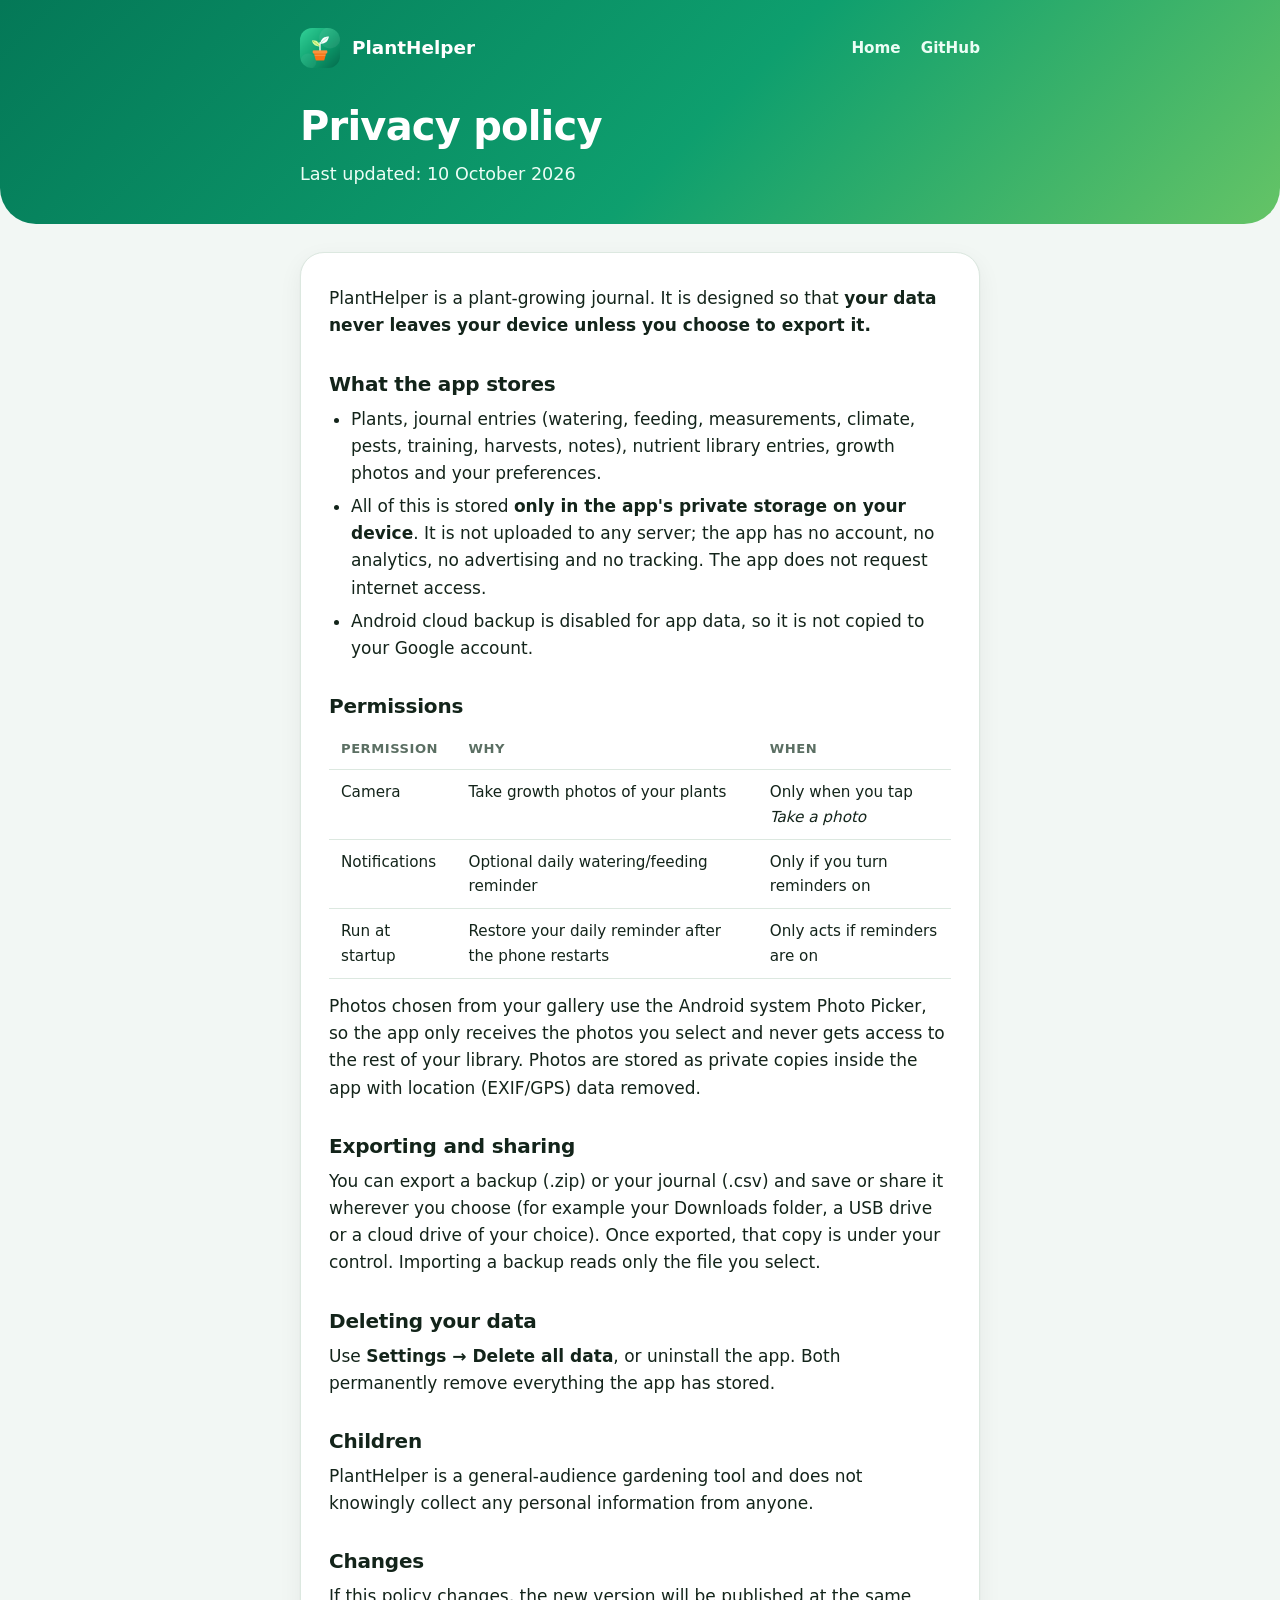
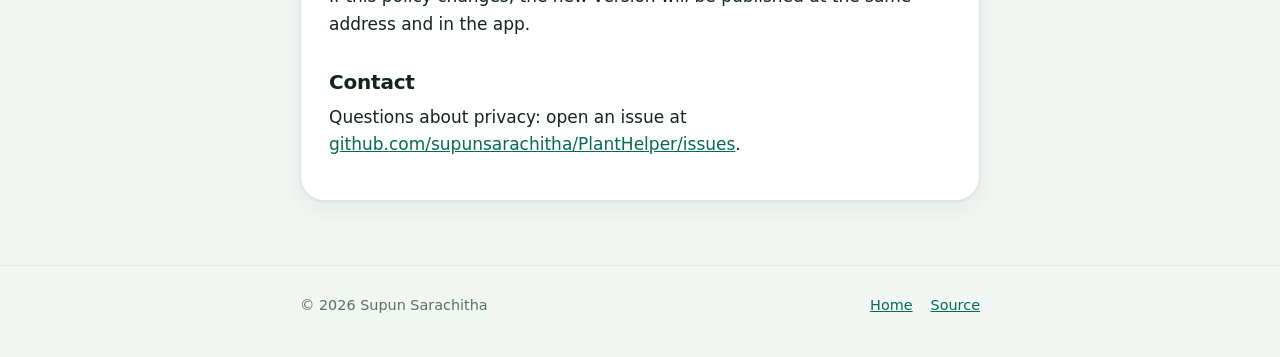
==== docs/privacy.html @ 664a3e84 "update" ====
<!doctype html>
<html lang="en">
<head>
  <meta charset="utf-8">
  <meta name="viewport" content="width=device-width, initial-scale=1">
  <title>Privacy policy – PlantHelper</title>
  <meta name="description" content="PlantHelper stores your plants, journal and photos only on your device. No account, no analytics, no advertising and no tracking.">
  <meta name="theme-color" content="#0E9F6E">
  <link rel="icon" type="image/png" href="store/icon-512.png">
  <link rel="stylesheet" href="style.css">
</head>
<body>
  <!-- Mirrors PRIVACY_POLICY.md in the repository root; change both together. -->
  <header class="hero compact">
    <div class="wrap narrow">
      <div class="nav">
        <a class="brand" href="./">
          <img src="store/icon-512.png" width="40" height="40" alt="">
          PlantHelper
        </a>
        <nav class="nav-links">
          <a href="./">Home</a>
          <a href="https://github.com/supunsarachitha/PlantHelper">GitHub</a>
        </nav>
      </div>
      <div class="hero-body">
        <h1>Privacy policy</h1>
        <p>Last updated: 10 October 2026</p>
      </div>
    </div>
  </header>

  <main class="wrap narrow">
    <div class="prose">
      <p style="margin-top: 24px">PlantHelper is a plant-growing journal. It is designed so that <strong>your data never leaves your device unless you choose to export it.</strong></p>

      <h2>What the app stores</h2>
      <ul>
        <li>Plants, journal entries (watering, feeding, measurements, climate, pests, training, harvests, notes), nutrient library entries, growth photos and your preferences.</li>
        <li>All of this is stored <strong>only in the app's private storage on your device</strong>. It is not uploaded to any server; the app has no account, no analytics, no advertising and no tracking. The app does not request internet access.</li>
        <li>Android cloud backup is disabled for app data, so it is not copied to your Google account.</li>
      </ul>

      <h2>Permissions</h2>
      <div class="table-scroll">
        <table>
          <thead>
            <tr><th>Permission</th><th>Why</th><th>When</th></tr>
          </thead>
          <tbody>
            <tr>
              <td>Camera</td>
              <td>Take growth photos of your plants</td>
              <td>Only when you tap <em>Take a photo</em></td>
            </tr>
            <tr>
              <td>Notifications</td>
              <td>Optional daily watering/feeding reminder</td>
              <td>Only if you turn reminders on</td>
            </tr>
            <tr>
              <td>Run at startup</td>
              <td>Restore your daily reminder after the phone restarts</td>
              <td>Only acts if reminders are on</td>
            </tr>
          </tbody>
        </table>
      </div>
      <p style="margin-top: 14px">Photos chosen from your gallery use the Android system Photo Picker, so the app only receives the photos you select and never gets access to the rest of your library. Photos are stored as private copies inside the app with location (EXIF/GPS) data removed.</p>

      <h2>Exporting and sharing</h2>
      <p>You can export a backup (.zip) or your journal (.csv) and save or share it wherever you choose (for example your Downloads folder, a USB drive or a cloud drive of your choice). Once exported, that copy is under your control. Importing a backup reads only the file you select.</p>

      <h2>Deleting your data</h2>
      <p>Use <strong>Settings → Delete all data</strong>, or uninstall the app. Both permanently remove everything the app has stored.</p>

      <h2>Children</h2>
      <p>PlantHelper is a general-audience gardening tool and does not knowingly collect any personal information from anyone.</p>

      <h2>Changes</h2>
      <p>If this policy changes, the new version will be published at the same address and in the app.</p>

      <h2>Contact</h2>
      <p>Questions about privacy: open an issue at <a href="https://github.com/supunsarachitha/PlantHelper/issues">github.com/supunsarachitha/PlantHelper/issues</a>.</p>
    </div>
  </main>

  <footer>
    <div class="wrap narrow">
      <span>© 2026 Supun Sarachitha</span>
      <nav>
        <a href="./">Home</a>
        <a href="https://github.com/supunsarachitha/PlantHelper">Source</a>
      </nav>
    </div>
  </footer>
</body>
</html>
---- docs/style.css ----
/* PlantHelper site. Colours mirror src/PlantHelper/Resources/Styles/Colors.xaml. */
:root {
  --primary: #0e9f6e;
  --primary-dark: #046c4e;
  --primary-soft: #def7ec;
  --page: #f2f7f4;
  --card: #ffffff;
  --card-alt: #eaf3ee;
  --border: #dce8e0;
  --text: #13241a;
  --muted: #5b6f63;
  --link: #046c4e;
  --header: linear-gradient(135deg, #047857 0%, #0e9f6e 55%, #65c466 100%);
  --shadow: 0 1px 2px rgba(19, 36, 26, 0.06), 0 8px 24px rgba(19, 36, 26, 0.06);
}

@media (prefers-color-scheme: dark) {
  :root {
    --primary: #34d399;
    --primary-soft: #12382a;
    --page: #0a130e;
    --card: #142019;
    --card-alt: #1b2c22;
    --border: #2a3e32;
    --text: #eaf4ee;
    --muted: #9bb2a5;
    --link: #34d399;
    --shadow: none;
  }
}

* {
  box-sizing: border-box;
}

html {
  -webkit-text-size-adjust: 100%;
}

body {
  margin: 0;
  background: var(--page);
  color: var(--text);
  font-family: ui-rounded, "Nunito", system-ui, -apple-system, "Segoe UI", Roboto, sans-serif;
  font-size: 17px;
  line-height: 1.6;
}

a {
  color: var(--link);
}

img {
  max-width: 100%;
  height: auto;
}

.wrap {
  max-width: 1040px;
  margin: 0 auto;
  padding: 0 20px;
}

.narrow {
  max-width: 720px;
}

/* Header */
.hero {
  background: var(--header);
  color: #fff;
  border-radius: 0 0 36px 36px;
  padding: 28px 0 56px;
}

.nav {
  display: flex;
  align-items: center;
  justify-content: space-between;
  gap: 16px;
}

.brand {
  display: flex;
  align-items: center;
  gap: 12px;
  color: #fff;
  font-weight: 800;
  font-size: 1.15rem;
  text-decoration: none;
}

.brand img {
  width: 40px;
  height: 40px;
  border-radius: 12px;
}

.nav-links {
  display: flex;
  gap: 20px;
}

.nav-links a {
  color: #ecfdf5;
  font-weight: 600;
  font-size: 0.95rem;
  text-decoration: none;
}

.nav-links a:hover {
  text-decoration: underline;
}

.hero-body {
  padding-top: 56px;
  text-align: center;
}

.hero-icon {
  width: 104px;
  height: 104px;
  border-radius: 28px;
  box-shadow: 0 12px 32px rgba(0, 0, 0, 0.22);
}

.hero h1 {
  margin: 24px 0 12px;
  font-size: clamp(2rem, 6vw, 3.25rem);
  font-weight: 800;
  line-height: 1.1;
  letter-spacing: -0.02em;
  text-wrap: balance;
}

.hero p {
  max-width: 600px;
  margin: 0 auto;
  color: #ecfdf5;
  font-size: 1.1rem;
  text-wrap: pretty;
}

.hero.compact {
  padding-bottom: 36px;
}

.hero.compact .hero-body {
  padding-top: 36px;
  text-align: left;
}

.hero.compact h1 {
  margin-top: 0;
  font-size: clamp(1.75rem, 5vw, 2.5rem);
}

.hero.compact p {
  margin: 0;
}

.actions {
  display: flex;
  flex-wrap: wrap;
  justify-content: center;
  gap: 12px;
  margin-top: 32px;
}

.btn {
  display: inline-block;
  padding: 12px 22px;
  border-radius: 16px;
  font-weight: 700;
  text-decoration: none;
}

.btn-solid {
  background: #fff;
  color: #046c4e;
}

.btn-ghost {
  background: rgba(255, 255, 255, 0.18);
  color: #fff;
}

.btn:hover {
  filter: brightness(0.96);
}

.pills {
  display: flex;
  flex-wrap: wrap;
  justify-content: center;
  gap: 8px;
  margin: 28px 0 0;
  padding: 0;
  list-style: none;
}

.pills li {
  padding: 6px 14px;
  border-radius: 999px;
  background: rgba(255, 255, 255, 0.16);
  font-size: 0.9rem;
  font-weight: 600;
}

/* Sections */
section {
  padding: 56px 0 0;
}

h2 {
  margin: 0 0 8px;
  font-size: 1.6rem;
  font-weight: 800;
  line-height: 1.2;
  letter-spacing: -0.01em;
}

.lede {
  margin: 0 0 28px;
  color: var(--muted);
}

/* Screenshots */
.shots {
  display: grid;
  grid-template-columns: repeat(4, minmax(0, 1fr));
  gap: 20px;
}

.shots figure {
  margin: 0;
}

.shots img {
  display: block;
  width: 100%;
  border: 1px solid var(--border);
  border-radius: 24px;
  box-shadow: var(--shadow);
}

.shots figcaption {
  margin-top: 10px;
  color: var(--muted);
  font-size: 0.9rem;
  text-align: center;
}

@media (max-width: 760px) {
  .shots {
    grid-auto-flow: column;
    grid-auto-columns: 62%;
    grid-template-columns: none;
    margin: 0 -20px;
    padding: 0 20px 8px;
    overflow-x: auto;
    scroll-snap-type: x mandatory;
  }

  .shots figure {
    scroll-snap-align: center;
  }
}

/* Feature cards */
.grid {
  display: grid;
  grid-template-columns: repeat(auto-fit, minmax(280px, 1fr));
  gap: 16px;
}

.card {
  padding: 22px;
  background: var(--card);
  border: 1px solid var(--border);
  border-radius: 22px;
  box-shadow: var(--shadow);
}

.card h3 {
  margin: 14px 0 6px;
  font-size: 1.1rem;
  font-weight: 800;
}

.card p {
  margin: 0;
  color: var(--muted);
  font-size: 0.97rem;
}

.badge {
  display: grid;
  place-items: center;
  width: 46px;
  height: 46px;
  border-radius: 14px;
  background: var(--primary-soft);
  font-size: 1.4rem;
}

/* Privacy callout */
.callout {
  display: grid;
  grid-template-columns: 1fr auto;
  align-items: center;
  gap: 24px;
  padding: 28px;
  background: var(--card-alt);
  border: 1px solid var(--border);
  border-radius: 24px;
}

.callout h2 {
  font-size: 1.35rem;
}

.callout p {
  margin: 0;
  color: var(--muted);
}

.callout .btn {
  background: var(--primary-dark);
  color: #fff;
  white-space: nowrap;
}

@media (max-width: 640px) {
  .callout {
    grid-template-columns: 1fr;
  }

  .nav-links a.optional {
    display: none;
  }
}

/* Long-form text (privacy policy) */
.prose {
  margin-top: 28px;
  padding: 8px 28px 28px;
  background: var(--card);
  border: 1px solid var(--border);
  border-radius: 24px;
  box-shadow: var(--shadow);
}

.prose h2 {
  margin: 32px 0 10px;
  font-size: 1.25rem;
}

.prose p,
.prose ul {
  margin: 0 0 14px;
}

.prose ul {
  padding-left: 22px;
}

.prose li {
  margin-bottom: 6px;
}

.table-scroll {
  overflow-x: auto;
}

table {
  width: 100%;
  border-collapse: collapse;
  font-size: 0.95rem;
}

th,
td {
  padding: 10px 12px;
  border-bottom: 1px solid var(--border);
  text-align: left;
  vertical-align: top;
}

th {
  color: var(--muted);
  font-size: 0.82rem;
  font-weight: 700;
  letter-spacing: 0.04em;
  text-transform: uppercase;
}

/* Footer */
footer {
  margin-top: 64px;
  padding: 28px 0 40px;
  border-top: 1px solid var(--border);
  color: var(--muted);
  font-size: 0.9rem;
}

footer .wrap {
  display: flex;
  flex-wrap: wrap;
  justify-content: space-between;
  gap: 12px;
}

footer nav {
  display: flex;
  flex-wrap: wrap;
  gap: 18px;
}
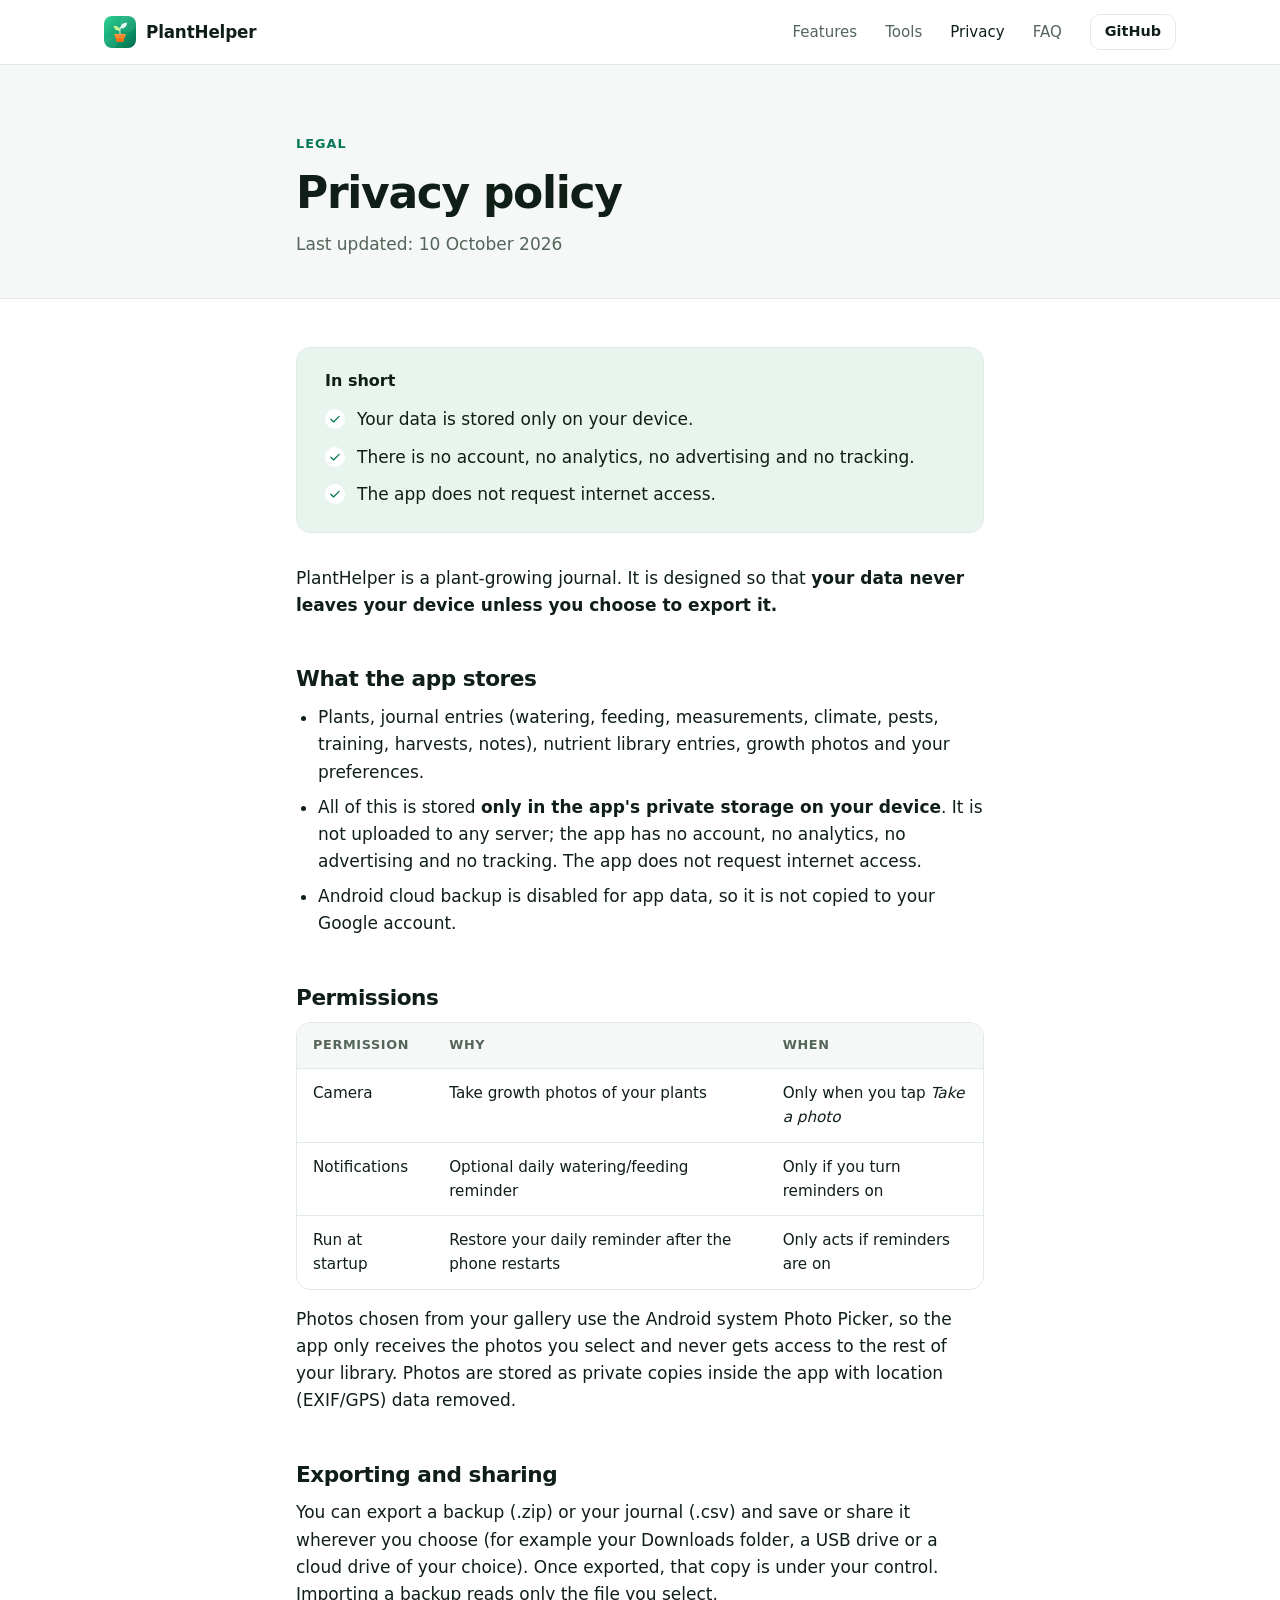
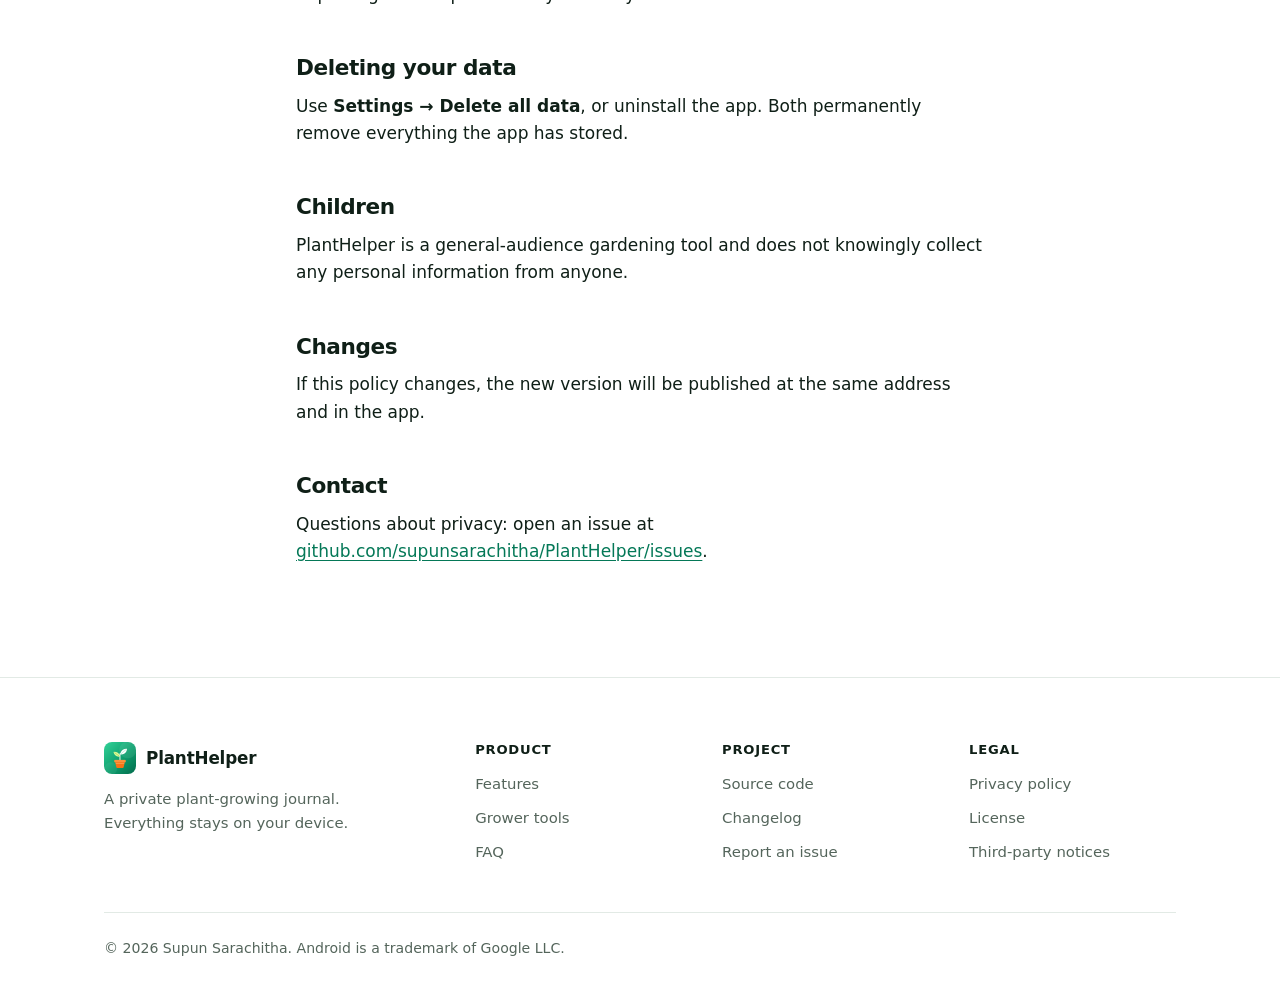
==== commit 1d37a16b: "update pages" ====
--- a/docs/privacy.html
+++ b/docs/privacy.html
@@ -5,93 +5,146 @@
   <meta name="viewport" content="width=device-width, initial-scale=1">
   <title>Privacy policy – PlantHelper</title>
   <meta name="description" content="PlantHelper stores your plants, journal and photos only on your device. No account, no analytics, no advertising and no tracking.">
-  <meta name="theme-color" content="#0E9F6E">
+  <meta name="theme-color" content="#ffffff" media="(prefers-color-scheme: light)">
+  <meta name="theme-color" content="#0a110d" media="(prefers-color-scheme: dark)">
+  <link rel="canonical" href="https://supunsarachitha.github.io/PlantHelper/privacy.html">
   <link rel="icon" type="image/png" href="store/icon-512.png">
   <link rel="stylesheet" href="style.css">
 </head>
 <body>
   <!-- Mirrors PRIVACY_POLICY.md in the repository root; change both together. -->
-  <header class="hero compact">
-    <div class="wrap narrow">
-      <div class="nav">
-        <a class="brand" href="./">
-          <img src="store/icon-512.png" width="40" height="40" alt="">
-          PlantHelper
-        </a>
-        <nav class="nav-links">
-          <a href="./">Home</a>
-          <a href="https://github.com/supunsarachitha/PlantHelper">GitHub</a>
-        </nav>
-      </div>
-      <div class="hero-body">
+  <svg xmlns="http://www.w3.org/2000/svg" hidden>
+    <symbol id="i-check" viewBox="0 0 24 24"><path d="M5 12.5l4.5 4.5L19 7.5"/></symbol>
+  </svg>
+
+  <a class="skip" href="#main">Skip to content</a>
+
+  <header class="site-header">
+    <div class="wrap">
+      <a class="brand" href="./">
+        <img src="store/icon-512.png" width="32" height="32" alt="">
+        PlantHelper
+      </a>
+      <nav class="site-nav" aria-label="Main">
+        <a href="./#features">Features</a>
+        <a href="./#tools">Tools</a>
+        <a href="privacy.html" aria-current="page">Privacy</a>
+        <a href="./#faq">FAQ</a>
+        <a class="btn btn-secondary btn-small" href="https://github.com/supunsarachitha/PlantHelper">GitHub</a>
+      </nav>
+    </div>
+  </header>
+
+  <main id="main">
+    <div class="doc-head">
+      <div class="wrap doc">
+        <span class="eyebrow">Legal</span>
         <h1>Privacy policy</h1>
         <p>Last updated: 10 October 2026</p>
       </div>
     </div>
-  </header>
 
-  <main class="wrap narrow">
-    <div class="prose">
-      <p style="margin-top: 24px">PlantHelper is a plant-growing journal. It is designed so that <strong>your data never leaves your device unless you choose to export it.</strong></p>
+    <div class="wrap doc doc-body">
+      <div class="summary">
+        <h2>In short</h2>
+        <ul class="checks">
+          <li><svg class="icon" aria-hidden="true"><use href="#i-check"/></svg><span>Your data is stored only on your device.</span></li>
+          <li><svg class="icon" aria-hidden="true"><use href="#i-check"/></svg><span>There is no account, no analytics, no advertising and no tracking.</span></li>
+          <li><svg class="icon" aria-hidden="true"><use href="#i-check"/></svg><span>The app does not request internet access.</span></li>
+        </ul>
+      </div>
 
-      <h2>What the app stores</h2>
-      <ul>
-        <li>Plants, journal entries (watering, feeding, measurements, climate, pests, training, harvests, notes), nutrient library entries, growth photos and your preferences.</li>
-        <li>All of this is stored <strong>only in the app's private storage on your device</strong>. It is not uploaded to any server; the app has no account, no analytics, no advertising and no tracking. The app does not request internet access.</li>
-        <li>Android cloud backup is disabled for app data, so it is not copied to your Google account.</li>
-      </ul>
+      <div class="prose">
+        <p style="margin-top: 32px">PlantHelper is a plant-growing journal. It is designed so that <strong>your data never leaves your device unless you choose to export it.</strong></p>
 
-      <h2>Permissions</h2>
-      <div class="table-scroll">
-        <table>
-          <thead>
-            <tr><th>Permission</th><th>Why</th><th>When</th></tr>
-          </thead>
-          <tbody>
-            <tr>
-              <td>Camera</td>
-              <td>Take growth photos of your plants</td>
-              <td>Only when you tap <em>Take a photo</em></td>
-            </tr>
-            <tr>
-              <td>Notifications</td>
-              <td>Optional daily watering/feeding reminder</td>
-              <td>Only if you turn reminders on</td>
-            </tr>
-            <tr>
-              <td>Run at startup</td>
-              <td>Restore your daily reminder after the phone restarts</td>
-              <td>Only acts if reminders are on</td>
-            </tr>
-          </tbody>
-        </table>
+        <h2>What the app stores</h2>
+        <ul>
+          <li>Plants, journal entries (watering, feeding, measurements, climate, pests, training, harvests, notes), nutrient library entries, growth photos and your preferences.</li>
+          <li>All of this is stored <strong>only in the app's private storage on your device</strong>. It is not uploaded to any server; the app has no account, no analytics, no advertising and no tracking. The app does not request internet access.</li>
+          <li>Android cloud backup is disabled for app data, so it is not copied to your Google account.</li>
+        </ul>
+
+        <h2>Permissions</h2>
+        <div class="table-scroll">
+          <table>
+            <thead>
+              <tr><th>Permission</th><th>Why</th><th>When</th></tr>
+            </thead>
+            <tbody>
+              <tr>
+                <td>Camera</td>
+                <td>Take growth photos of your plants</td>
+                <td>Only when you tap <em>Take a photo</em></td>
+              </tr>
+              <tr>
+                <td>Notifications</td>
+                <td>Optional daily watering/feeding reminder</td>
+                <td>Only if you turn reminders on</td>
+              </tr>
+              <tr>
+                <td>Run at startup</td>
+                <td>Restore your daily reminder after the phone restarts</td>
+                <td>Only acts if reminders are on</td>
+              </tr>
+            </tbody>
+          </table>
+        </div>
+        <p>Photos chosen from your gallery use the Android system Photo Picker, so the app only receives the photos you select and never gets access to the rest of your library. Photos are stored as private copies inside the app with location (EXIF/GPS) data removed.</p>
+
+        <h2>Exporting and sharing</h2>
+        <p>You can export a backup (.zip) or your journal (.csv) and save or share it wherever you choose (for example your Downloads folder, a USB drive or a cloud drive of your choice). Once exported, that copy is under your control. Importing a backup reads only the file you select.</p>
+
+        <h2>Deleting your data</h2>
+        <p>Use <strong>Settings → Delete all data</strong>, or uninstall the app. Both permanently remove everything the app has stored.</p>
+
+        <h2>Children</h2>
+        <p>PlantHelper is a general-audience gardening tool and does not knowingly collect any personal information from anyone.</p>
+
+        <h2>Changes</h2>
+        <p>If this policy changes, the new version will be published at the same address and in the app.</p>
+
+        <h2>Contact</h2>
+        <p>Questions about privacy: open an issue at <a href="https://github.com/supunsarachitha/PlantHelper/issues">github.com/supunsarachitha/PlantHelper/issues</a>.</p>
       </div>
-      <p style="margin-top: 14px">Photos chosen from your gallery use the Android system Photo Picker, so the app only receives the photos you select and never gets access to the rest of your library. Photos are stored as private copies inside the app with location (EXIF/GPS) data removed.</p>
-
-      <h2>Exporting and sharing</h2>
-      <p>You can export a backup (.zip) or your journal (.csv) and save or share it wherever you choose (for example your Downloads folder, a USB drive or a cloud drive of your choice). Once exported, that copy is under your control. Importing a backup reads only the file you select.</p>
-
-      <h2>Deleting your data</h2>
-      <p>Use <strong>Settings → Delete all data</strong>, or uninstall the app. Both permanently remove everything the app has stored.</p>
-
-      <h2>Children</h2>
-      <p>PlantHelper is a general-audience gardening tool and does not knowingly collect any personal information from anyone.</p>
-
-      <h2>Changes</h2>
-      <p>If this policy changes, the new version will be published at the same address and in the app.</p>
-
-      <h2>Contact</h2>
-      <p>Questions about privacy: open an issue at <a href="https://github.com/supunsarachitha/PlantHelper/issues">github.com/supunsarachitha/PlantHelper/issues</a>.</p>
     </div>
   </main>
 
-  <footer>
-    <div class="wrap narrow">
-      <span>© 2026 Supun Sarachitha</span>
-      <nav>
-        <a href="./">Home</a>
-        <a href="https://github.com/supunsarachitha/PlantHelper">Source</a>
-      </nav>
+  <footer class="site-footer">
+    <div class="wrap">
+      <div class="footer-grid">
+        <div class="footer-about">
+          <a class="brand" href="./">
+            <img src="store/icon-512.png" width="32" height="32" alt="">
+            PlantHelper
+          </a>
+          <p>A private plant-growing journal. Everything stays on your device.</p>
+        </div>
+        <div>
+          <h2>Product</h2>
+          <ul>
+            <li><a href="./#features">Features</a></li>
+            <li><a href="./#tools">Grower tools</a></li>
+            <li><a href="./#faq">FAQ</a></li>
+          </ul>
+        </div>
+        <div>
+          <h2>Project</h2>
+          <ul>
+            <li><a href="https://github.com/supunsarachitha/PlantHelper">Source code</a></li>
+            <li><a href="https://github.com/supunsarachitha/PlantHelper/blob/main/CHANGELOG.md">Changelog</a></li>
+            <li><a href="https://github.com/supunsarachitha/PlantHelper/issues">Report an issue</a></li>
+          </ul>
+        </div>
+        <div>
+          <h2>Legal</h2>
+          <ul>
+            <li><a href="privacy.html">Privacy policy</a></li>
+            <li><a href="https://github.com/supunsarachitha/PlantHelper/blob/main/LICENSE">License</a></li>
+            <li><a href="https://github.com/supunsarachitha/PlantHelper/blob/main/THIRD-PARTY-NOTICES.md">Third-party notices</a></li>
+          </ul>
+        </div>
+      </div>
+      <p class="footer-legal">© 2026 Supun Sarachitha. Android is a trademark of Google LLC.</p>
     </div>
   </footer>
 </body>
--- a/docs/style.css
+++ b/docs/style.css
@@ -1,364 +1,744 @@
-/* PlantHelper site. Colours mirror src/PlantHelper/Resources/Styles/Colors.xaml. */
+/* PlantHelper site. Brand greens come from src/PlantHelper/Resources/Styles/Colors.xaml. */
 :root {
-  --primary: #0e9f6e;
-  --primary-dark: #046c4e;
-  --primary-soft: #def7ec;
-  --page: #f2f7f4;
-  --card: #ffffff;
-  --card-alt: #eaf3ee;
-  --border: #dce8e0;
-  --text: #13241a;
-  --muted: #5b6f63;
-  --link: #046c4e;
-  --header: linear-gradient(135deg, #047857 0%, #0e9f6e 55%, #65c466 100%);
-  --shadow: 0 1px 2px rgba(19, 36, 26, 0.06), 0 8px 24px rgba(19, 36, 26, 0.06);
+  --bg: #ffffff;
+  --bg-alt: #f5f8f6;
+  --surface: #ffffff;
+  --border: #e2eae5;
+  --text: #0f1f17;
+  --muted: #54655b;
+  --primary: #047857;
+  --primary-hover: #065f46;
+  --on-primary: #ffffff;
+  --tint: #e8f5ee;
+  --tint-strong: #d3eedf;
+  --header-bg: rgba(255, 255, 255, 0.86);
+  --device: #0c1210;
+  --shadow-sm: 0 1px 2px rgba(15, 31, 23, 0.05);
+  --shadow-lg: 0 32px 64px -24px rgba(15, 31, 23, 0.32), 0 12px 24px -12px rgba(15, 31, 23, 0.18);
+  --radius: 14px;
 }
 
 @media (prefers-color-scheme: dark) {
   :root {
+    --bg: #0a110d;
+    --bg-alt: #0e1712;
+    --surface: #121c16;
+    --border: #223128;
+    --text: #e9f2ec;
+    --muted: #9bafa3;
     --primary: #34d399;
-    --primary-soft: #12382a;
-    --page: #0a130e;
-    --card: #142019;
-    --card-alt: #1b2c22;
-    --border: #2a3e32;
-    --text: #eaf4ee;
-    --muted: #9bb2a5;
-    --link: #34d399;
-    --shadow: none;
-  }
-}
-
-* {
+    --primary-hover: #6ee7b7;
+    --on-primary: #04261a;
+    --tint: #12281e;
+    --tint-strong: #143325;
+    --header-bg: rgba(10, 17, 13, 0.82);
+    --device: #1c2620;
+    --shadow-sm: none;
+    --shadow-lg: 0 32px 64px -24px rgba(0, 0, 0, 0.7);
+  }
+}
+
+*,
+*::before,
+*::after {
   box-sizing: border-box;
 }
 
 html {
+  scroll-behavior: smooth;
   -webkit-text-size-adjust: 100%;
+}
+
+@media (prefers-reduced-motion: reduce) {
+  html {
+    scroll-behavior: auto;
+  }
 }
 
 body {
   margin: 0;
-  background: var(--page);
+  background: var(--bg);
   color: var(--text);
-  font-family: ui-rounded, "Nunito", system-ui, -apple-system, "Segoe UI", Roboto, sans-serif;
+  font-family: Inter, system-ui, -apple-system, "Segoe UI", Roboto, "Helvetica Neue", Arial, sans-serif;
   font-size: 17px;
   line-height: 1.6;
+  -webkit-font-smoothing: antialiased;
+}
+
+img,
+svg {
+  display: block;
+  max-width: 100%;
+}
+
+img {
+  height: auto;
+}
+
+[hidden] {
+  display: none !important;
 }
 
 a {
-  color: var(--link);
-}
-
-img {
-  max-width: 100%;
-  height: auto;
+  color: var(--primary);
+  text-underline-offset: 3px;
+}
+
+a:hover {
+  color: var(--primary-hover);
+}
+
+:focus-visible {
+  outline: 2px solid var(--primary);
+  outline-offset: 3px;
+  border-radius: 4px;
+}
+
+[id] {
+  scroll-margin-top: 88px;
+}
+
+h1,
+h2,
+h3 {
+  margin: 0;
+  line-height: 1.15;
+  letter-spacing: -0.02em;
+  text-wrap: balance;
+}
+
+p {
+  margin: 0;
+  text-wrap: pretty;
 }
 
 .wrap {
-  max-width: 1040px;
+  max-width: 1120px;
   margin: 0 auto;
-  padding: 0 20px;
-}
-
-.narrow {
-  max-width: 720px;
+  padding: 0 24px;
+}
+
+.icon {
+  width: 20px;
+  height: 20px;
+  flex: none;
+  fill: none;
+  stroke: currentColor;
+  stroke-width: 1.75;
+  stroke-linecap: round;
+  stroke-linejoin: round;
+}
+
+.skip {
+  position: absolute;
+  left: -9999px;
+}
+
+.skip:focus {
+  left: 16px;
+  top: 16px;
+  z-index: 20;
+  padding: 10px 14px;
+  background: var(--surface);
+  border: 1px solid var(--border);
+  border-radius: 8px;
 }
 
 /* Header */
+.site-header {
+  position: sticky;
+  top: 0;
+  z-index: 10;
+  background: var(--header-bg);
+  border-bottom: 1px solid var(--border);
+  -webkit-backdrop-filter: saturate(180%) blur(12px);
+  backdrop-filter: saturate(180%) blur(12px);
+}
+
+.site-header .wrap {
+  display: flex;
+  align-items: center;
+  justify-content: space-between;
+  gap: 24px;
+  height: 64px;
+}
+
+.brand {
+  display: flex;
+  align-items: center;
+  gap: 10px;
+  color: var(--text);
+  font-size: 1.05rem;
+  font-weight: 700;
+  letter-spacing: -0.01em;
+  text-decoration: none;
+}
+
+.brand:hover {
+  color: var(--text);
+}
+
+.brand img {
+  width: 32px;
+  height: 32px;
+  border-radius: 8px;
+}
+
+.site-nav {
+  display: flex;
+  align-items: center;
+  gap: 28px;
+}
+
+.site-nav a:not(.btn) {
+  color: var(--muted);
+  font-size: 0.94rem;
+  font-weight: 500;
+  text-decoration: none;
+}
+
+.site-nav a:not(.btn):hover,
+.site-nav a[aria-current="page"] {
+  color: var(--text);
+}
+
+/* Buttons */
+.btn {
+  display: inline-flex;
+  align-items: center;
+  justify-content: center;
+  gap: 8px;
+  padding: 12px 20px;
+  border: 1px solid transparent;
+  border-radius: 10px;
+  font-size: 0.97rem;
+  font-weight: 600;
+  line-height: 1.2;
+  text-decoration: none;
+  transition: background-color 0.15s, border-color 0.15s, color 0.15s;
+}
+
+.btn-primary {
+  background: var(--primary);
+  color: var(--on-primary);
+}
+
+.btn-primary:hover {
+  background: var(--primary-hover);
+  color: var(--on-primary);
+}
+
+.btn-secondary {
+  background: var(--surface);
+  border-color: var(--border);
+  color: var(--text);
+}
+
+.btn-secondary:hover {
+  border-color: var(--muted);
+  color: var(--text);
+}
+
+.btn-small {
+  padding: 8px 14px;
+  font-size: 0.9rem;
+}
+
+.btn-light {
+  background: #ffffff;
+  color: #065f46;
+}
+
+.btn-light:hover {
+  background: #ecfdf5;
+  color: #065f46;
+}
+
+/* Hero */
 .hero {
-  background: var(--header);
-  color: #fff;
-  border-radius: 0 0 36px 36px;
-  padding: 28px 0 56px;
-}
-
-.nav {
+  background: radial-gradient(900px 520px at 88% -8%, var(--tint-strong), transparent 62%), var(--bg);
+  border-bottom: 1px solid var(--border);
+  overflow: hidden;
+}
+
+.hero .wrap {
+  display: grid;
+  grid-template-columns: minmax(0, 1.05fr) minmax(0, 0.95fr);
+  align-items: center;
+  gap: 48px;
+  padding-top: 80px;
+  padding-bottom: 88px;
+}
+
+.eyebrow {
+  display: inline-block;
+  color: var(--primary);
+  font-size: 0.8rem;
+  font-weight: 700;
+  letter-spacing: 0.08em;
+  text-transform: uppercase;
+}
+
+.hero .eyebrow {
+  display: inline-flex;
+  align-items: center;
+  gap: 8px;
+  padding: 6px 12px;
+  background: var(--tint);
+  border-radius: 999px;
+  letter-spacing: 0.04em;
+}
+
+.hero .eyebrow .icon {
+  width: 16px;
+  height: 16px;
+}
+
+.hero h1 {
+  margin-top: 20px;
+  font-size: clamp(2.3rem, 5.2vw, 3.6rem);
+  font-weight: 750;
+  line-height: 1.06;
+  letter-spacing: -0.035em;
+}
+
+.hero-lede {
+  max-width: 34rem;
+  margin-top: 20px;
+  color: var(--muted);
+  font-size: 1.15rem;
+}
+
+.actions {
+  display: flex;
+  flex-wrap: wrap;
+  gap: 12px;
+  margin-top: 32px;
+}
+
+.stats {
+  display: grid;
+  grid-template-columns: repeat(3, minmax(0, 1fr));
+  gap: 24px;
+  max-width: 34rem;
+  margin: 48px 0 0;
+  padding: 24px 0 0;
+  border-top: 1px solid var(--border);
+}
+
+.stats div {
+  display: flex;
+  flex-direction: column;
+}
+
+.stats dt {
+  color: var(--muted);
+  font-size: 0.88rem;
+  line-height: 1.35;
+}
+
+.stats dd {
+  order: -1;
+  margin: 0 0 6px;
+  font-size: 1.9rem;
+  font-weight: 700;
+  line-height: 1;
+  letter-spacing: -0.03em;
+  font-variant-numeric: tabular-nums;
+}
+
+/* Device frames */
+.phone {
+  padding: 8px;
+  background: var(--device);
+  border-radius: 38px;
+  box-shadow: var(--shadow-lg);
+}
+
+.phone img {
+  width: 100%;
+  border-radius: 30px;
+}
+
+.devices {
+  display: flex;
+  justify-content: center;
+  align-items: flex-start;
+}
+
+.devices .phone {
+  flex: none;
+  width: min(260px, 44vw);
+}
+
+.devices .back {
+  margin-top: 56px;
+  margin-right: -72px;
+}
+
+.devices .front {
+  position: relative;
+  z-index: 1;
+}
+
+/* Sections */
+.section {
+  padding: 96px 0;
+}
+
+.section-alt {
+  background: var(--bg-alt);
+  border-top: 1px solid var(--border);
+  border-bottom: 1px solid var(--border);
+}
+
+.section-head {
+  max-width: 40rem;
+  margin-bottom: 48px;
+}
+
+.section-head.center {
+  margin-left: auto;
+  margin-right: auto;
+  text-align: center;
+}
+
+.section-head h2,
+.split h2 {
+  margin-top: 12px;
+  font-size: clamp(1.75rem, 3.4vw, 2.35rem);
+  font-weight: 700;
+  letter-spacing: -0.03em;
+}
+
+.section-head p,
+.split-text > p {
+  margin-top: 16px;
+  color: var(--muted);
+  font-size: 1.08rem;
+}
+
+/* Feature cards */
+.features {
+  display: grid;
+  grid-template-columns: repeat(3, minmax(0, 1fr));
+  gap: 20px;
+}
+
+.feature {
+  padding: 28px;
+  background: var(--surface);
+  border: 1px solid var(--border);
+  border-radius: var(--radius);
+  box-shadow: var(--shadow-sm);
+}
+
+.feature-icon {
+  display: grid;
+  place-items: center;
+  width: 42px;
+  height: 42px;
+  background: var(--tint);
+  border-radius: 10px;
+  color: var(--primary);
+}
+
+.feature-icon .icon {
+  width: 22px;
+  height: 22px;
+}
+
+.feature h3 {
+  margin-top: 20px;
+  font-size: 1.08rem;
+  font-weight: 650;
+  letter-spacing: -0.01em;
+}
+
+.feature p {
+  margin-top: 8px;
+  color: var(--muted);
+  font-size: 0.97rem;
+}
+
+/* Split rows: text beside a screenshot */
+.split {
+  display: grid;
+  grid-template-columns: repeat(2, minmax(0, 1fr));
+  align-items: center;
+  gap: 72px;
+}
+
+.split + .split {
+  margin-top: 104px;
+}
+
+.split.reverse .split-media {
+  order: -1;
+}
+
+.split-media {
+  display: grid;
+  place-items: center;
+  padding: 48px 24px;
+  background: linear-gradient(160deg, var(--tint), var(--tint-strong));
+  border: 1px solid var(--border);
+  border-radius: 24px;
+}
+
+.split-media .phone {
+  width: min(250px, 62vw);
+}
+
+.checks {
+  display: grid;
+  gap: 14px;
+  margin: 28px 0 0;
+  padding: 0;
+  list-style: none;
+}
+
+.checks li {
+  display: grid;
+  grid-template-columns: auto 1fr;
+  gap: 12px;
+  align-items: start;
+}
+
+.checks .icon {
+  margin-top: 3px;
+  padding: 3px;
+  background: var(--tint);
+  border-radius: 999px;
+  color: var(--primary);
+  stroke-width: 2.25;
+}
+
+.split-text .btn {
+  margin-top: 32px;
+}
+
+/* Tools */
+.tools {
+  display: grid;
+  grid-template-columns: repeat(3, minmax(0, 1fr));
+  gap: 1px;
+  background: var(--border);
+  border: 1px solid var(--border);
+  border-radius: var(--radius);
+  overflow: hidden;
+}
+
+.tool {
+  padding: 26px 28px;
+  background: var(--surface);
+}
+
+.tool-unit {
+  display: inline-block;
+  padding: 3px 8px;
+  background: var(--tint);
+  border-radius: 6px;
+  color: var(--primary);
+  font-family: ui-monospace, SFMono-Regular, Menlo, Consolas, monospace;
+  font-size: 0.78rem;
+  font-weight: 600;
+}
+
+.tool h3 {
+  margin-top: 14px;
+  font-size: 1.05rem;
+  font-weight: 650;
+  letter-spacing: -0.01em;
+}
+
+.tool p {
+  margin-top: 6px;
+  color: var(--muted);
+  font-size: 0.95rem;
+}
+
+.note {
+  margin-top: 20px;
+  color: var(--muted);
+  font-size: 0.9rem;
+}
+
+/* FAQ */
+.faq {
+  max-width: 46rem;
+  margin: 0 auto;
+  border-top: 1px solid var(--border);
+}
+
+.faq details {
+  border-bottom: 1px solid var(--border);
+}
+
+.faq summary {
   display: flex;
   align-items: center;
   justify-content: space-between;
   gap: 16px;
-}
-
-.brand {
-  display: flex;
+  padding: 20px 0;
+  font-weight: 600;
+  cursor: pointer;
+  list-style: none;
+}
+
+.faq summary::-webkit-details-marker {
+  display: none;
+}
+
+.faq summary .icon {
+  color: var(--muted);
+  transition: transform 0.2s;
+}
+
+.faq details[open] summary .icon {
+  transform: rotate(45deg);
+}
+
+.faq details p {
+  padding: 0 40px 22px 0;
+  color: var(--muted);
+}
+
+/* Closing call to action */
+.cta {
+  display: grid;
+  grid-template-columns: 1fr auto;
   align-items: center;
-  gap: 12px;
-  color: #fff;
-  font-weight: 800;
-  font-size: 1.15rem;
-  text-decoration: none;
-}
-
-.brand img {
-  width: 40px;
-  height: 40px;
-  border-radius: 12px;
-}
-
-.nav-links {
-  display: flex;
-  gap: 20px;
-}
-
-.nav-links a {
-  color: #ecfdf5;
-  font-weight: 600;
-  font-size: 0.95rem;
-  text-decoration: none;
-}
-
-.nav-links a:hover {
-  text-decoration: underline;
-}
-
-.hero-body {
-  padding-top: 56px;
-  text-align: center;
-}
-
-.hero-icon {
-  width: 104px;
-  height: 104px;
-  border-radius: 28px;
-  box-shadow: 0 12px 32px rgba(0, 0, 0, 0.22);
-}
-
-.hero h1 {
-  margin: 24px 0 12px;
-  font-size: clamp(2rem, 6vw, 3.25rem);
-  font-weight: 800;
-  line-height: 1.1;
-  letter-spacing: -0.02em;
-  text-wrap: balance;
-}
-
-.hero p {
-  max-width: 600px;
-  margin: 0 auto;
-  color: #ecfdf5;
-  font-size: 1.1rem;
-  text-wrap: pretty;
-}
-
-.hero.compact {
-  padding-bottom: 36px;
-}
-
-.hero.compact .hero-body {
-  padding-top: 36px;
-  text-align: left;
-}
-
-.hero.compact h1 {
-  margin-top: 0;
-  font-size: clamp(1.75rem, 5vw, 2.5rem);
-}
-
-.hero.compact p {
-  margin: 0;
-}
-
-.actions {
-  display: flex;
-  flex-wrap: wrap;
-  justify-content: center;
-  gap: 12px;
-  margin-top: 32px;
-}
-
-.btn {
-  display: inline-block;
-  padding: 12px 22px;
-  border-radius: 16px;
+  gap: 32px;
+  padding: 48px;
+  background: linear-gradient(135deg, #064e3b 0%, #047857 55%, #0e9f6e 100%);
+  border-radius: 24px;
+  color: #ffffff;
+}
+
+.cta h2 {
+  font-size: clamp(1.5rem, 3vw, 2rem);
   font-weight: 700;
-  text-decoration: none;
-}
-
-.btn-solid {
-  background: #fff;
-  color: #046c4e;
-}
-
-.btn-ghost {
-  background: rgba(255, 255, 255, 0.18);
-  color: #fff;
-}
-
-.btn:hover {
-  filter: brightness(0.96);
-}
-
-.pills {
-  display: flex;
-  flex-wrap: wrap;
-  justify-content: center;
-  gap: 8px;
-  margin: 28px 0 0;
+  letter-spacing: -0.03em;
+}
+
+.cta p {
+  max-width: 36rem;
+  margin-top: 12px;
+  color: #d1fae5;
+}
+
+/* Footer */
+.site-footer {
+  padding: 64px 0 40px;
+  border-top: 1px solid var(--border);
+  color: var(--muted);
+  font-size: 0.93rem;
+}
+
+.footer-grid {
+  display: grid;
+  grid-template-columns: 1.6fr repeat(3, 1fr);
+  gap: 40px;
+}
+
+.footer-about p {
+  max-width: 20rem;
+  margin-top: 14px;
+}
+
+.site-footer h2 {
+  color: var(--text);
+  font-size: 0.82rem;
+  font-weight: 700;
+  letter-spacing: 0.06em;
+  text-transform: uppercase;
+}
+
+.site-footer ul {
+  display: grid;
+  gap: 10px;
+  margin: 16px 0 0;
   padding: 0;
   list-style: none;
 }
 
-.pills li {
-  padding: 6px 14px;
-  border-radius: 999px;
-  background: rgba(255, 255, 255, 0.16);
-  font-size: 0.9rem;
-  font-weight: 600;
-}
-
-/* Sections */
-section {
-  padding: 56px 0 0;
-}
-
-h2 {
-  margin: 0 0 8px;
-  font-size: 1.6rem;
-  font-weight: 800;
-  line-height: 1.2;
-  letter-spacing: -0.01em;
-}
-
-.lede {
-  margin: 0 0 28px;
-  color: var(--muted);
-}
-
-/* Screenshots */
-.shots {
-  display: grid;
-  grid-template-columns: repeat(4, minmax(0, 1fr));
-  gap: 20px;
-}
-
-.shots figure {
+.site-footer li a {
+  color: var(--muted);
+  text-decoration: none;
+}
+
+.site-footer li a:hover {
+  color: var(--text);
+}
+
+.footer-legal {
+  margin-top: 48px;
+  padding-top: 24px;
+  border-top: 1px solid var(--border);
+  font-size: 0.88rem;
+}
+
+/* Document pages (privacy policy) */
+.doc-head {
+  padding: 64px 0 40px;
+  background: var(--bg-alt);
+  border-bottom: 1px solid var(--border);
+}
+
+.doc-head h1 {
+  margin-top: 12px;
+  font-size: clamp(2rem, 4.5vw, 2.75rem);
+  font-weight: 750;
+  letter-spacing: -0.03em;
+}
+
+.doc-head p {
+  margin-top: 12px;
+  color: var(--muted);
+}
+
+.doc {
+  max-width: 46rem;
+}
+
+.doc-body {
+  padding-top: 48px;
+  padding-bottom: 96px;
+}
+
+.summary {
+  padding: 24px 28px;
+  background: var(--tint);
+  border: 1px solid var(--border);
+  border-radius: var(--radius);
+}
+
+.summary h2 {
   margin: 0;
-}
-
-.shots img {
-  display: block;
-  width: 100%;
-  border: 1px solid var(--border);
-  border-radius: 24px;
-  box-shadow: var(--shadow);
-}
-
-.shots figcaption {
-  margin-top: 10px;
-  color: var(--muted);
-  font-size: 0.9rem;
-  text-align: center;
-}
-
-@media (max-width: 760px) {
-  .shots {
-    grid-auto-flow: column;
-    grid-auto-columns: 62%;
-    grid-template-columns: none;
-    margin: 0 -20px;
-    padding: 0 20px 8px;
-    overflow-x: auto;
-    scroll-snap-type: x mandatory;
-  }
-
-  .shots figure {
-    scroll-snap-align: center;
-  }
-}
-
-/* Feature cards */
-.grid {
-  display: grid;
-  grid-template-columns: repeat(auto-fit, minmax(280px, 1fr));
-  gap: 16px;
-}
-
-.card {
-  padding: 22px;
-  background: var(--card);
-  border: 1px solid var(--border);
-  border-radius: 22px;
-  box-shadow: var(--shadow);
-}
-
-.card h3 {
-  margin: 14px 0 6px;
-  font-size: 1.1rem;
-  font-weight: 800;
-}
-
-.card p {
-  margin: 0;
-  color: var(--muted);
-  font-size: 0.97rem;
-}
-
-.badge {
-  display: grid;
-  place-items: center;
-  width: 46px;
-  height: 46px;
-  border-radius: 14px;
-  background: var(--primary-soft);
-  font-size: 1.4rem;
-}
-
-/* Privacy callout */
-.callout {
-  display: grid;
-  grid-template-columns: 1fr auto;
-  align-items: center;
-  gap: 24px;
-  padding: 28px;
-  background: var(--card-alt);
-  border: 1px solid var(--border);
-  border-radius: 24px;
-}
-
-.callout h2 {
+  font-size: 1rem;
+  font-weight: 700;
+  letter-spacing: 0;
+}
+
+.summary .checks {
+  margin-top: 16px;
+  gap: 10px;
+}
+
+.summary .checks .icon {
+  background: var(--surface);
+}
+
+.prose h2 {
+  margin: 48px 0 12px;
   font-size: 1.35rem;
-}
-
-.callout p {
-  margin: 0;
-  color: var(--muted);
-}
-
-.callout .btn {
-  background: var(--primary-dark);
-  color: #fff;
-  white-space: nowrap;
-}
-
-@media (max-width: 640px) {
-  .callout {
-    grid-template-columns: 1fr;
-  }
-
-  .nav-links a.optional {
-    display: none;
-  }
-}
-
-/* Long-form text (privacy policy) */
-.prose {
-  margin-top: 28px;
-  padding: 8px 28px 28px;
-  background: var(--card);
-  border: 1px solid var(--border);
-  border-radius: 24px;
-  box-shadow: var(--shadow);
-}
-
-.prose h2 {
-  margin: 32px 0 10px;
-  font-size: 1.25rem;
+  font-weight: 700;
 }
 
 .prose p,
 .prose ul {
-  margin: 0 0 14px;
+  margin: 0 0 16px;
 }
 
 .prose ul {
@@ -366,10 +746,13 @@
 }
 
 .prose li {
-  margin-bottom: 6px;
+  margin-bottom: 8px;
 }
 
 .table-scroll {
+  margin-bottom: 16px;
+  border: 1px solid var(--border);
+  border-radius: var(--radius);
   overflow-x: auto;
 }
 
@@ -381,38 +764,107 @@
 
 th,
 td {
-  padding: 10px 12px;
+  padding: 12px 16px;
   border-bottom: 1px solid var(--border);
   text-align: left;
   vertical-align: top;
 }
 
+tbody tr:last-child td {
+  border-bottom: 0;
+}
+
 th {
-  color: var(--muted);
-  font-size: 0.82rem;
+  background: var(--bg-alt);
+  color: var(--muted);
+  font-size: 0.8rem;
   font-weight: 700;
-  letter-spacing: 0.04em;
+  letter-spacing: 0.05em;
   text-transform: uppercase;
 }
 
-/* Footer */
-footer {
-  margin-top: 64px;
-  padding: 28px 0 40px;
-  border-top: 1px solid var(--border);
-  color: var(--muted);
-  font-size: 0.9rem;
-}
-
-footer .wrap {
-  display: flex;
-  flex-wrap: wrap;
-  justify-content: space-between;
-  gap: 12px;
-}
-
-footer nav {
-  display: flex;
-  flex-wrap: wrap;
-  gap: 18px;
-}
+/* Responsive */
+@media (max-width: 960px) {
+  .hero .wrap {
+    grid-template-columns: 1fr;
+    gap: 56px;
+    padding-top: 56px;
+    padding-bottom: 64px;
+  }
+
+  .features,
+  .tools {
+    grid-template-columns: repeat(2, minmax(0, 1fr));
+  }
+
+  .split {
+    grid-template-columns: 1fr;
+    gap: 40px;
+  }
+
+  .split + .split {
+    margin-top: 80px;
+  }
+
+  .split.reverse .split-media {
+    order: 0;
+  }
+
+  .footer-grid {
+    grid-template-columns: repeat(3, 1fr);
+  }
+
+  .footer-about {
+    grid-column: 1 / -1;
+  }
+}
+
+@media (max-width: 720px) {
+  .site-nav a:not(.btn) {
+    display: none;
+  }
+
+  .section {
+    padding: 72px 0;
+  }
+
+  .cta {
+    grid-template-columns: 1fr;
+    padding: 36px 28px;
+  }
+}
+
+@media (max-width: 560px) {
+  .wrap {
+    padding: 0 20px;
+  }
+
+  .features,
+  .tools {
+    grid-template-columns: 1fr;
+  }
+
+  .stats {
+    gap: 16px;
+  }
+
+  .stats dd {
+    font-size: 1.6rem;
+  }
+
+  .devices .back {
+    margin-right: -56px;
+  }
+
+  .actions .btn {
+    flex: 1 1 100%;
+  }
+
+  .footer-grid {
+    grid-template-columns: repeat(2, 1fr);
+  }
+
+  .faq details p {
+    padding-right: 0;
+  }
+}
